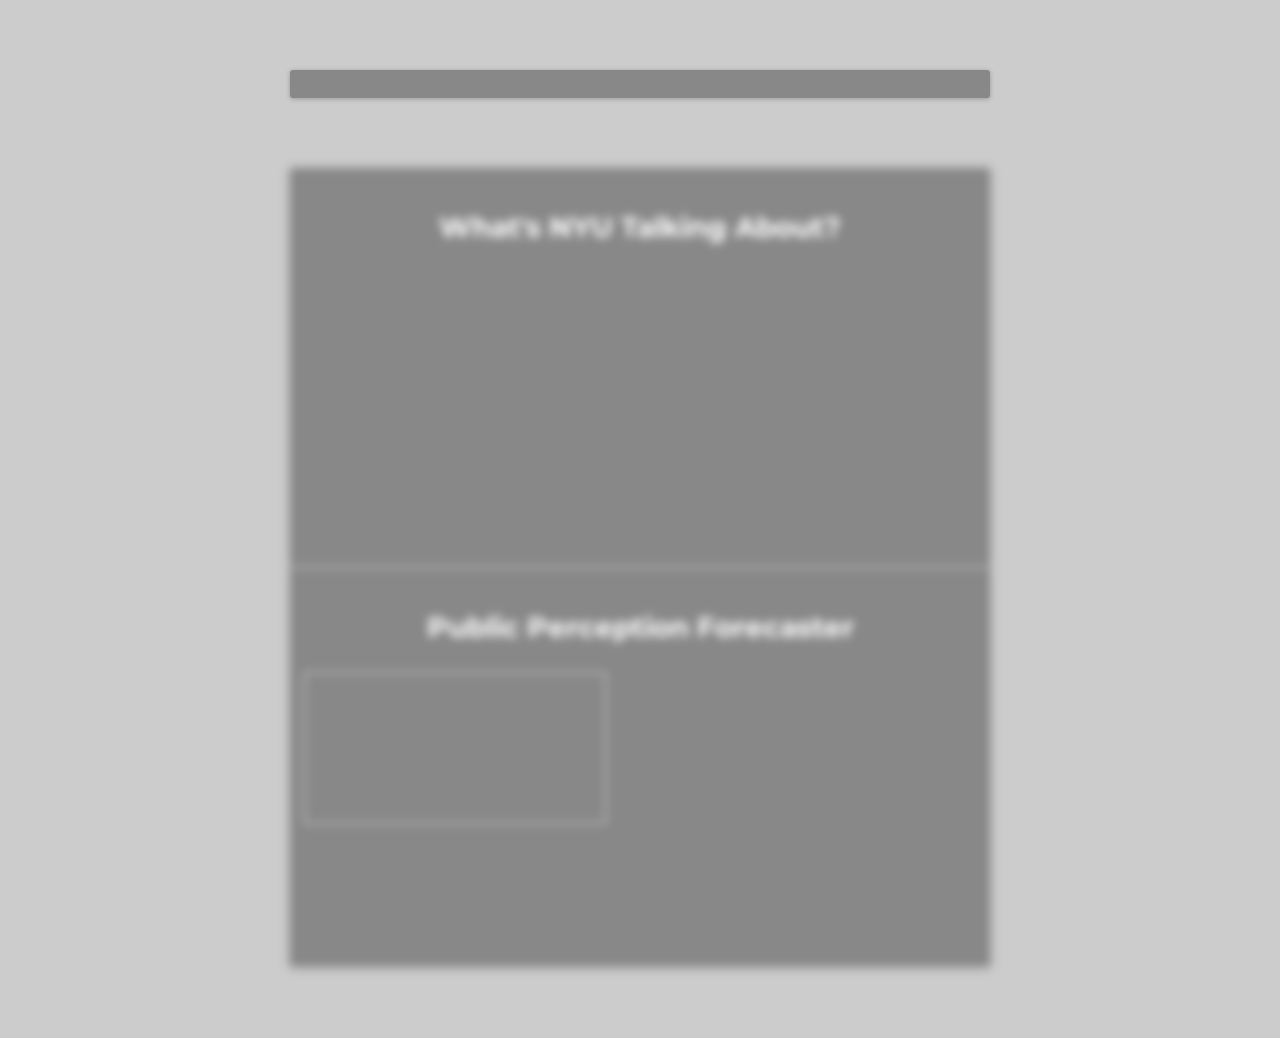
==== index.html @ e89b2b44 "Polish front-end" ====
<!DOCTYPE html>
<html >
  <head>
    <meta charset="UTF-8">
    <title>Charts info graphic</title>
    <link href='https://fonts.googleapis.com/css?family=Montserrat:400,700' rel='stylesheet' type='text/css'>
    <link href='https://fonts.googleapis.com/css?family=Noto+Sans' rel='stylesheet' type='text/css'>
    <link rel="stylesheet" href="css/style.css">
  </head>

  <body>
    <div class="charts--headline">
      <div id="greeting"></div>
    </div>
    <div class="charts--container">
      <ul>
        <li class="chart">
          <h3 class="chart--subHeadline">What's NYU Talking About?</h3>
          <!-- <h2 class="chart--headline">Pie Question Would Go Here</h2> -->
          <div id="pieChart">
            <svg id="pieChartSVG">
              <defs>
                <filter id='pieChartInsetShadow'>
                  <feOffset dx='0' dy='0'/>
                  <feGaussianBlur stdDeviation='3' result='offset-blur' />
                  <feComposite operator='out' in='SourceGraphic' in2='offset-blur' result='inverse' />
                  <feFlood flood-color='black' flood-opacity='1' result='color' />
                  <feComposite operator='in' in='color' in2='inverse' result='shadow' />
                  <feComposite operator='over' in='shadow' in2='SourceGraphic' />
                </filter>
                <filter id="pieChartDropShadow">
                  <feGaussianBlur in="SourceAlpha" stdDeviation="3" result="blur" />
                  <feOffset in="blur" dx="0" dy="3" result="offsetBlur" />
                  <feMerge>
                    <feMergeNode />
                    <feMergeNode in="SourceGraphic" />
                  </feMerge>
                </filter>
              </defs>
            </svg>
          </div>
        </li>
        <li class="chart">
          <h3 class="chart--subHeadline">Public Perception Forecaster</h3>
          <!-- <h2 class="chart--headline">What are students saying about issues involving NYU?</h2> -->
          <div id="lineChart">
            <svg id="lineChartSVG" class="lineChart--svg">
              <defs>
                <linearGradient id="lineChart--gradientBackgroundArea" x1="0" x2="0" y1="0" y2="1">
                  <stop class="lineChart--gradientBackgroundArea--top" offset="0%" />
                  <stop class="lineChart--gradientBackgroundArea--bottom" offset="100%" />
                </linearGradient>
              </defs>
            </svg>
          </div>
        </li>
      </ul>
    </div>
    <script src="https://ajax.googleapis.com/ajax/libs/jquery/1.12.0/jquery.min.js"></script>
    <script src="http://maxcdn.bootstrapcdn.com/bootstrap/3.3.6/js/bootstrap.min.js"></script>
    <script src='http://d3js.org/d3.v3.min.js'></script>
    <script src="js/index.js"></script>
    <script src="js/dateDisplay.js"></script>
  </body>
</html>
---- css/style.css ----
/**
 * Variable power
 */
* {
  -moz-box-sizing: border-box;
  box-sizing: border-box;
}

body {
  font-size: 14px;
  font-family: 'Montserrat', sans-serif;
  font-weight: 100;
  background-color: #ccc;
  color: #fff;
  /*background-image: linear-gradient(transparent 50%, rgba(255, 255, 255, 0.5) 25%);
  background-size: 4px 4px;*/
  background-image: url('../images/waSqPa.JPG');
  background-size: cover;
}
body ul {
  list-style: none;
}
body ul, body li {
  margin: 0;
  padding: 0;
}

h1 {
  font-size: 6em;
}

h2 {
  font-size: 3em;
}

h3 {
  color: #fff;
  font-size: 2em;
}

.chart {
  min-height: 400px;
  border-bottom: 1px solid #eee;
  padding: 1em;
}

.chart--headline, .chart--subHeadline {
  text-align: center;
}

.chart--headline {
  position: relative;
  font-weight: 100;
  font-size: 28px;
}
.chart--headline:before {
  position: absolute;
  content: '';
  bottom: 133%;
  left: 50%;
  width: 25%;
  margin: 0 0 0 -12.5%;
  border-top: 1px dashed #999999;
}

.charts--container {
  background-color: #fff;
  width: 100%;
  filter: blur(5px);
}
@media screen and (min-width: 700px) {
  .charts--container {
    max-width: 700px;
    left: 50%;
    top: 10%;
    margin: 5em auto;
    background-color: rgba(68,68,68,0.5);
    border-radius: 3px;
    box-shadow: 0 1px 5px rgba(0, 0, 0, 0.25);
    /*box-shadow: 0 2em 2em #333;*/
  }
}

.charts--headline {
  text-align: center;
  color: #fff;
  background-color: rgba(68,68,68,0.5);
  border-radius: 3px;
  box-shadow: 0 1px 5px rgba(0, 0, 0, 0.25);
  padding: 1em;
  max-width: 700px;
  left: 50%;
  top: 10%;
  margin: 5em auto;
}

#greeting h1 {
  margin-top: -25px;
}

.lineChart--area {
  fill: url(#lineChart--gradientBackgroundArea);
}

.lineChart--areaLine {
  fill: none;
  stroke: #57068c;
  stroke-width: 3;
}

.lineChart--bubble--label {
  fill: none;
  stroke: #57068c;
  font-size: 12.6px;
  font-style: italic;
  font-weight: 100;
}

.lineChart--bubble--value {
  fill: #fff;
  stroke: #fff;
  font-size: 21px;
  font-weight: 100;
}

.lineChart--circle {
  fill: #6bb7c7;
  stroke: #fff;
  stroke-width: 3;
}

.lineChart--circle__highlighted {
  fill: #fff;
  stroke: #3f95a7;
}

.lineChart--gradientBackgroundArea--top {
  stop-color: #57068c;
  stop-opacity: 0.1;
}

.lineChart--gradientBackgroundArea--bottom {
  stop-color: #6bb7c7;
  stop-opacity: 0.6;
}

.lineChart--svg {
  border: 1px solid #eee;
}

.lineChart--xAxisTicks .domain, .lineChart--xAxis .domain, .lineChart--yAxisTicks .domain {
  display: none;
}

.lineChart--xAxis .tick line {
  display: none;
}

.lineChart--xAxisTicks .tick line, .lineChart--yAxisTicks .tick line {
  fill: none;
  stroke: #b3b3b3;
  stroke-width: 1;
  stroke-dasharray: 2,2;
}

.pieChart--center--innerCircle {
  fill: #fff;
}

.pieChart--center--text {
  font-size: 28px;
}

.pieChart--center--outerCircle {
  fill: rgba(255, 255, 255, 0.75);
}

.pieChart--detail--divider {
  stroke: #fff;
  stroke-width: 1;
}

.pieChart--detail--percentage {
  font-size: 42px;
  font-weight: 100;
  fill: #fff;
  stroke-width: 1px;
}

.pieChart--detail--textContainer {
  background-color: transparent;
  padding: 10px 0 0 0;
  margin: 0;
  color: #fff;
  font-style: italic;
}

.pieChart--detail__left {
  text-align: left;
}

.pieChart--detail__right {
  text-align: right;
}

.pieChart__blue {
  fill: #57068c;
}

.pieChart__red {
  fill: #6bb7c7;
}

/**
 * Helper classes
 */
.hidden {
  display: none;
}
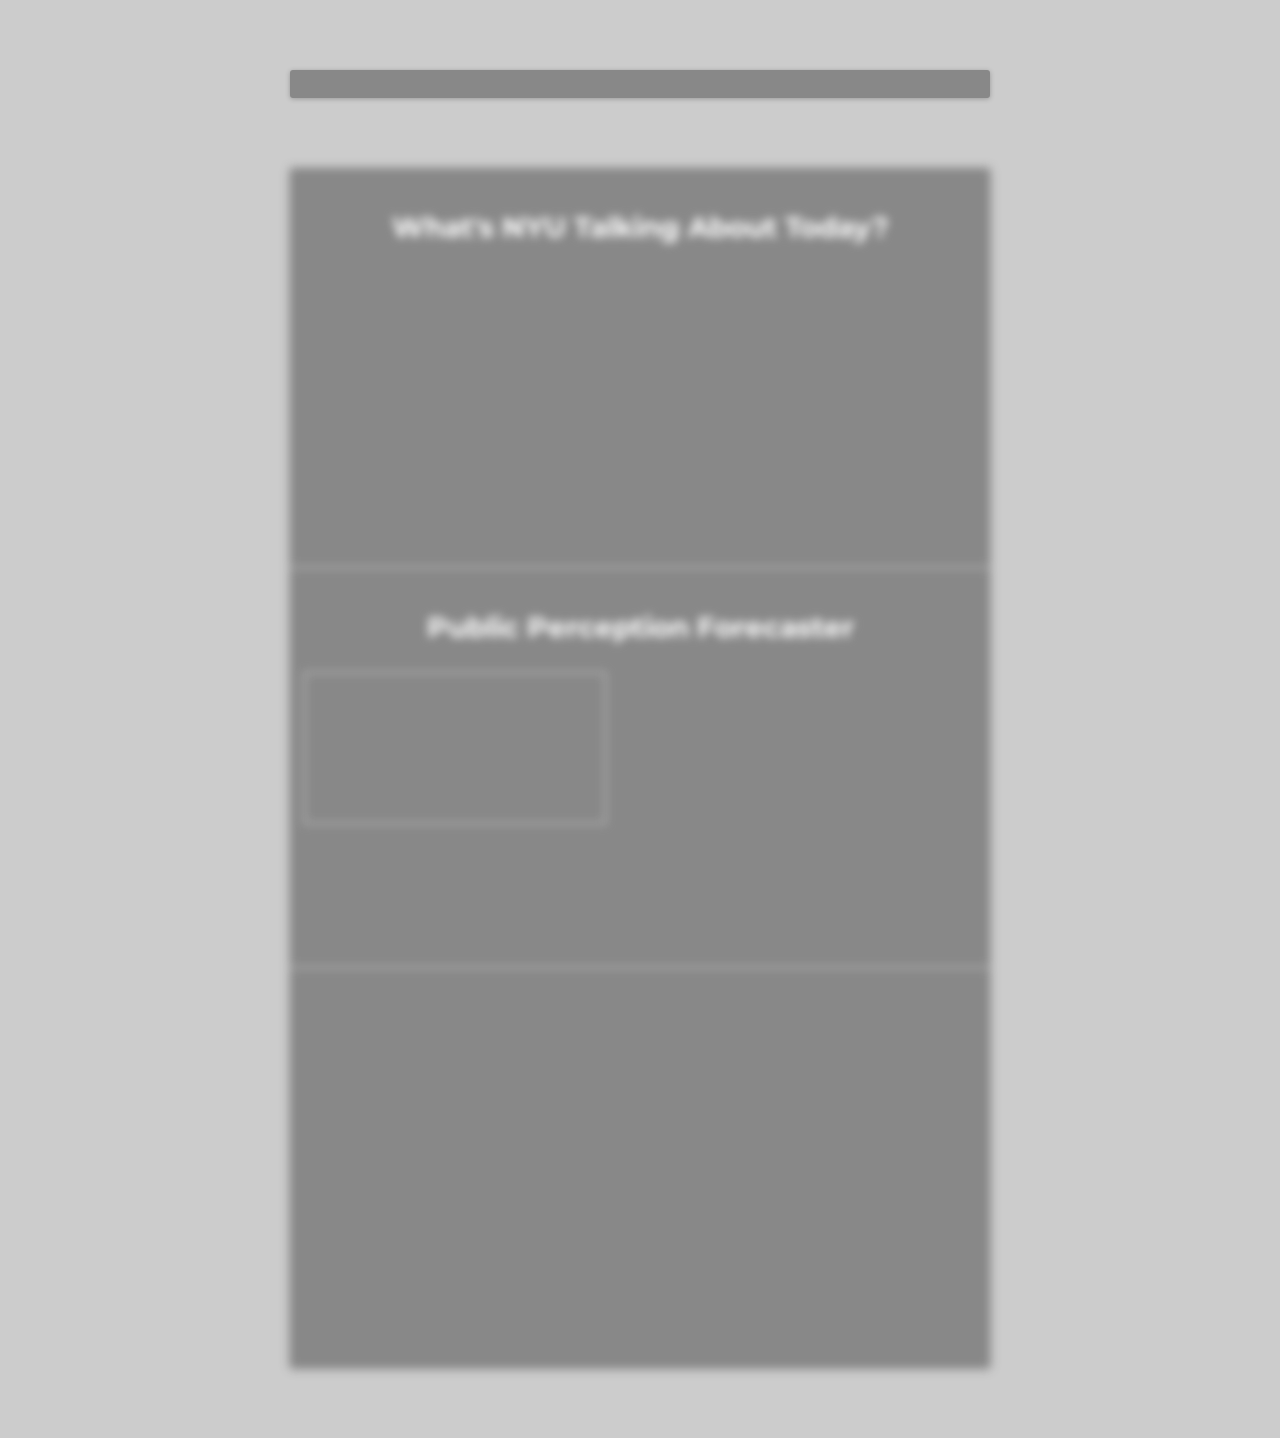
==== commit dfae8358: "Implement better top post data" ====
--- a/index.html
+++ b/index.html
@@ -2,59 +2,65 @@
 <html >
   <head>
     <meta charset="UTF-8">
-    <title>Charts info graphic</title>
+    <title>NYU Sentiment Analysis</title>
     <link href='https://fonts.googleapis.com/css?family=Montserrat:400,700' rel='stylesheet' type='text/css'>
     <link href='https://fonts.googleapis.com/css?family=Noto+Sans' rel='stylesheet' type='text/css'>
     <link rel="stylesheet" href="css/style.css">
+    <link rel="icon" type="image/png" href="images/nyu_logo_7pE_icon.ico" />
   </head>
 
   <body>
-    <div class="charts--headline">
-      <div id="greeting"></div>
-    </div>
-    <div class="charts--container">
-      <ul>
-        <li class="chart">
-          <h3 class="chart--subHeadline">What's NYU Talking About?</h3>
-          <!-- <h2 class="chart--headline">Pie Question Would Go Here</h2> -->
-          <div id="pieChart">
-            <svg id="pieChartSVG">
-              <defs>
-                <filter id='pieChartInsetShadow'>
-                  <feOffset dx='0' dy='0'/>
-                  <feGaussianBlur stdDeviation='3' result='offset-blur' />
-                  <feComposite operator='out' in='SourceGraphic' in2='offset-blur' result='inverse' />
-                  <feFlood flood-color='black' flood-opacity='1' result='color' />
-                  <feComposite operator='in' in='color' in2='inverse' result='shadow' />
-                  <feComposite operator='over' in='shadow' in2='SourceGraphic' />
-                </filter>
-                <filter id="pieChartDropShadow">
-                  <feGaussianBlur in="SourceAlpha" stdDeviation="3" result="blur" />
-                  <feOffset in="blur" dx="0" dy="3" result="offsetBlur" />
-                  <feMerge>
-                    <feMergeNode />
-                    <feMergeNode in="SourceGraphic" />
-                  </feMerge>
-                </filter>
-              </defs>
-            </svg>
-          </div>
-        </li>
-        <li class="chart">
-          <h3 class="chart--subHeadline">Public Perception Forecaster</h3>
-          <!-- <h2 class="chart--headline">What are students saying about issues involving NYU?</h2> -->
-          <div id="lineChart">
-            <svg id="lineChartSVG" class="lineChart--svg">
-              <defs>
-                <linearGradient id="lineChart--gradientBackgroundArea" x1="0" x2="0" y1="0" y2="1">
-                  <stop class="lineChart--gradientBackgroundArea--top" offset="0%" />
-                  <stop class="lineChart--gradientBackgroundArea--bottom" offset="100%" />
-                </linearGradient>
-              </defs>
-            </svg>
-          </div>
-        </li>
-      </ul>
+    <div class="container">
+      <div class="charts--headline">
+        <div id="greeting"></div>
+      </div>
+      <div class="charts--container">
+        <ul>
+          <li class="chart">
+            <h3 class="chart--subHeadline">What's NYU Talking About Today?</h3>
+            <!-- <h2 class="chart--headline">Pie Question Would Go Here</h2> -->
+            <div id="pieChart">
+              <svg id="pieChartSVG">
+                <defs>
+                  <filter id='pieChartInsetShadow'>
+                    <feOffset dx='0' dy='0'/>
+                    <feGaussianBlur stdDeviation='3' result='offset-blur' />
+                    <feComposite operator='out' in='SourceGraphic' in2='offset-blur' result='inverse' />
+                    <feFlood flood-color='black' flood-opacity='1' result='color' />
+                    <feComposite operator='in' in='color' in2='inverse' result='shadow' />
+                    <feComposite operator='over' in='shadow' in2='SourceGraphic' />
+                  </filter>
+                  <filter id="pieChartDropShadow">
+                    <feGaussianBlur in="SourceAlpha" stdDeviation="3" result="blur" />
+                    <feOffset in="blur" dx="0" dy="3" result="offsetBlur" />
+                    <feMerge>
+                      <feMergeNode />
+                      <feMergeNode in="SourceGraphic" />
+                    </feMerge>
+                  </filter>
+                </defs>
+              </svg>
+            </div>
+          </li>
+          <li class="chart">
+            <h3 class="chart--subHeadline">Public Perception Forecaster</h3>
+            <!-- <h2 class="chart--headline">What are students saying about issues involving NYU?</h2> -->
+            <div id="lineChart">
+              <svg id="lineChartSVG" class="lineChart--svg">
+                <defs>
+                  <linearGradient id="lineChart--gradientBackgroundArea" x1="0" x2="0" y1="0" y2="1">
+                    <stop class="lineChart--gradientBackgroundArea--top" offset="0%" />
+                    <stop class="lineChart--gradientBackgroundArea--bottom" offset="100%" />
+                  </linearGradient>
+                </defs>
+              </svg>
+            </div>
+          </li>
+          <li>
+            <div id="info"></div>
+          </li>
+        </ul>
+      </div>
     </div>
     <script src="https://ajax.googleapis.com/ajax/libs/jquery/1.12.0/jquery.min.js"></script>
     <script src="http://maxcdn.bootstrapcdn.com/bootstrap/3.3.6/js/bootstrap.min.js"></script>
--- a/css/style.css
+++ b/css/style.css
@@ -33,9 +33,19 @@
   font-size: 3em;
 }
 
+a {
+  color: #3f95a7
+}
+
 h3 {
   color: #fff;
   font-size: 2em;
+}
+
+#info {
+  min-height: 400px;
+  padding-left: 10px;
+  padding-bottom: 10px;
 }
 
 .chart {
@@ -109,11 +119,9 @@
 }
 
 .lineChart--bubble--label {
-  fill: none;
-  stroke: #57068c;
-  font-size: 12.6px;
+  fill: #fff;
+  font-size: 11px;
   font-style: italic;
-  font-weight: 100;
 }
 
 .lineChart--bubble--value {
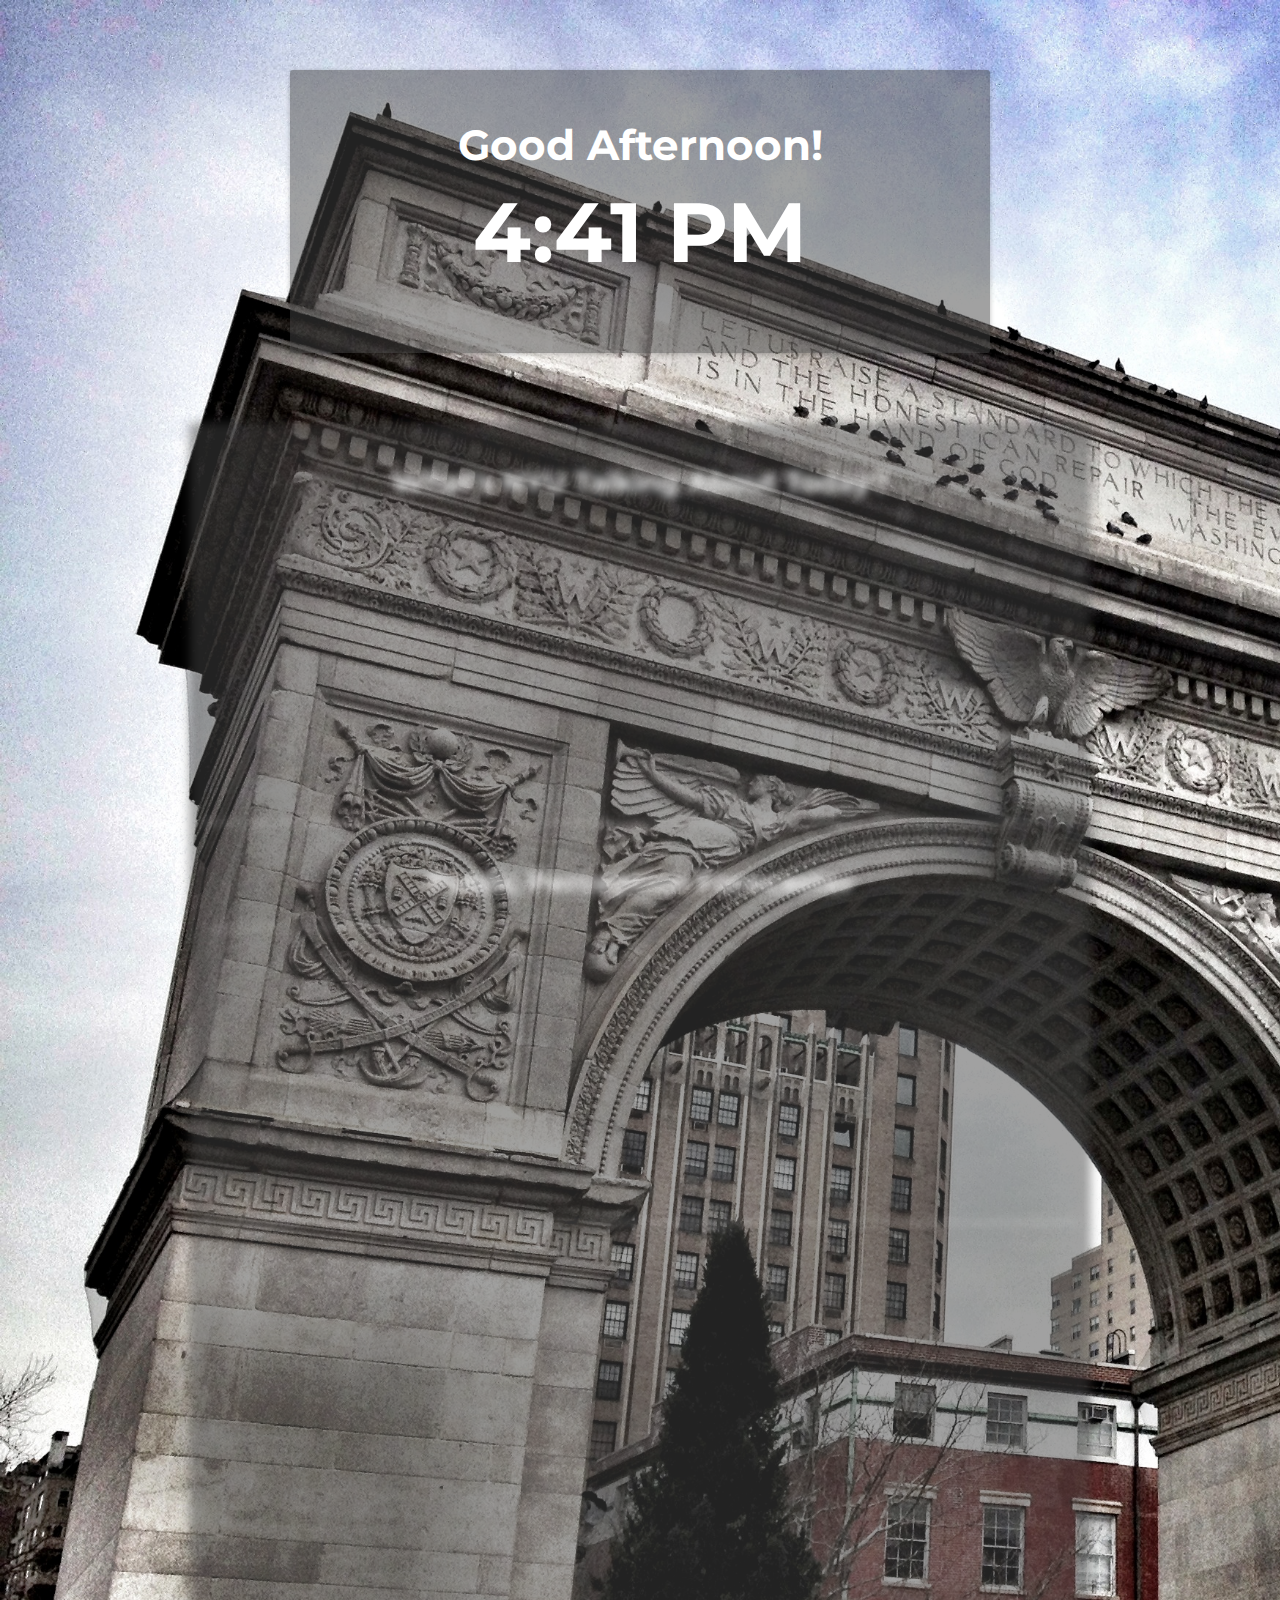
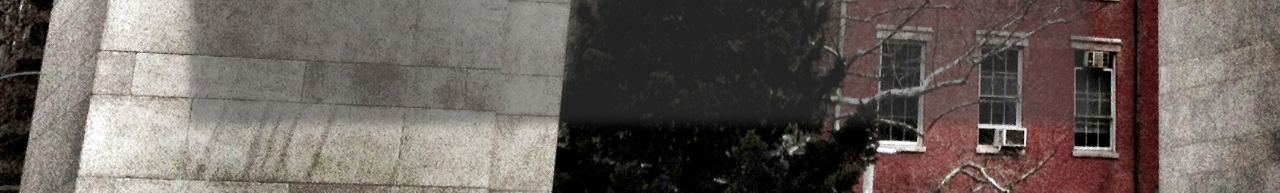
==== commit 5ed12e37: "Make d3 access local." ====
--- a/index.html
+++ b/index.html
@@ -64,7 +64,7 @@
     </div>
     <script src="https://ajax.googleapis.com/ajax/libs/jquery/1.12.0/jquery.min.js"></script>
     <script src="http://maxcdn.bootstrapcdn.com/bootstrap/3.3.6/js/bootstrap.min.js"></script>
-    <script src='http://d3js.org/d3.v3.min.js'></script>
+    <script src='js/d3.min.js'></script>
     <script src="js/index.js"></script>
     <script src="js/dateDisplay.js"></script>
   </body>
--- a/css/style.css
+++ b/css/style.css
@@ -14,7 +14,7 @@
   color: #fff;
   /*background-image: linear-gradient(transparent 50%, rgba(255, 255, 255, 0.5) 25%);
   background-size: 4px 4px;*/
-  background-image: url('../images/waSqPa.JPG');
+  background-image: url('../images/waSqPa3.jpg');
   background-size: cover;
 }
 body ul {
@@ -43,9 +43,13 @@
 }
 
 #info {
-  min-height: 400px;
+  min-height: 500px;
   padding-left: 10px;
   padding-bottom: 10px;
+}
+
+.tick {
+  fill: #fff;
 }
 
 .chart {
@@ -56,6 +60,7 @@
 
 .chart--headline, .chart--subHeadline {
   text-align: center;
+  max-width: 900px;
 }
 
 .chart--headline {
@@ -80,12 +85,14 @@
 }
 @media screen and (min-width: 700px) {
   .charts--container {
-    max-width: 700px;
+    max-width: 900px;
     left: 50%;
     top: 10%;
     margin: 5em auto;
     background-color: rgba(68,68,68,0.5);
     border-radius: 3px;
+    padding-left: 10px;
+    padding-right: 10px;
     box-shadow: 0 1px 5px rgba(0, 0, 0, 0.25);
     /*box-shadow: 0 2em 2em #333;*/
   }
@@ -211,12 +218,24 @@
   text-align: right;
 }
 
+.pieChart__purple {
+  fill: #57068c;
+}
+
 .pieChart__blue {
-  fill: #57068c;
-}
-
-.pieChart__red {
   fill: #6bb7c7;
+}
+
+.pieChart__pink {
+  fill: #d11255;
+}
+
+.pieChart__gray {
+  fill: #818790;
+}
+
+.pieChart__brown {
+  fill: #816c5d;
 }
 
 /**
